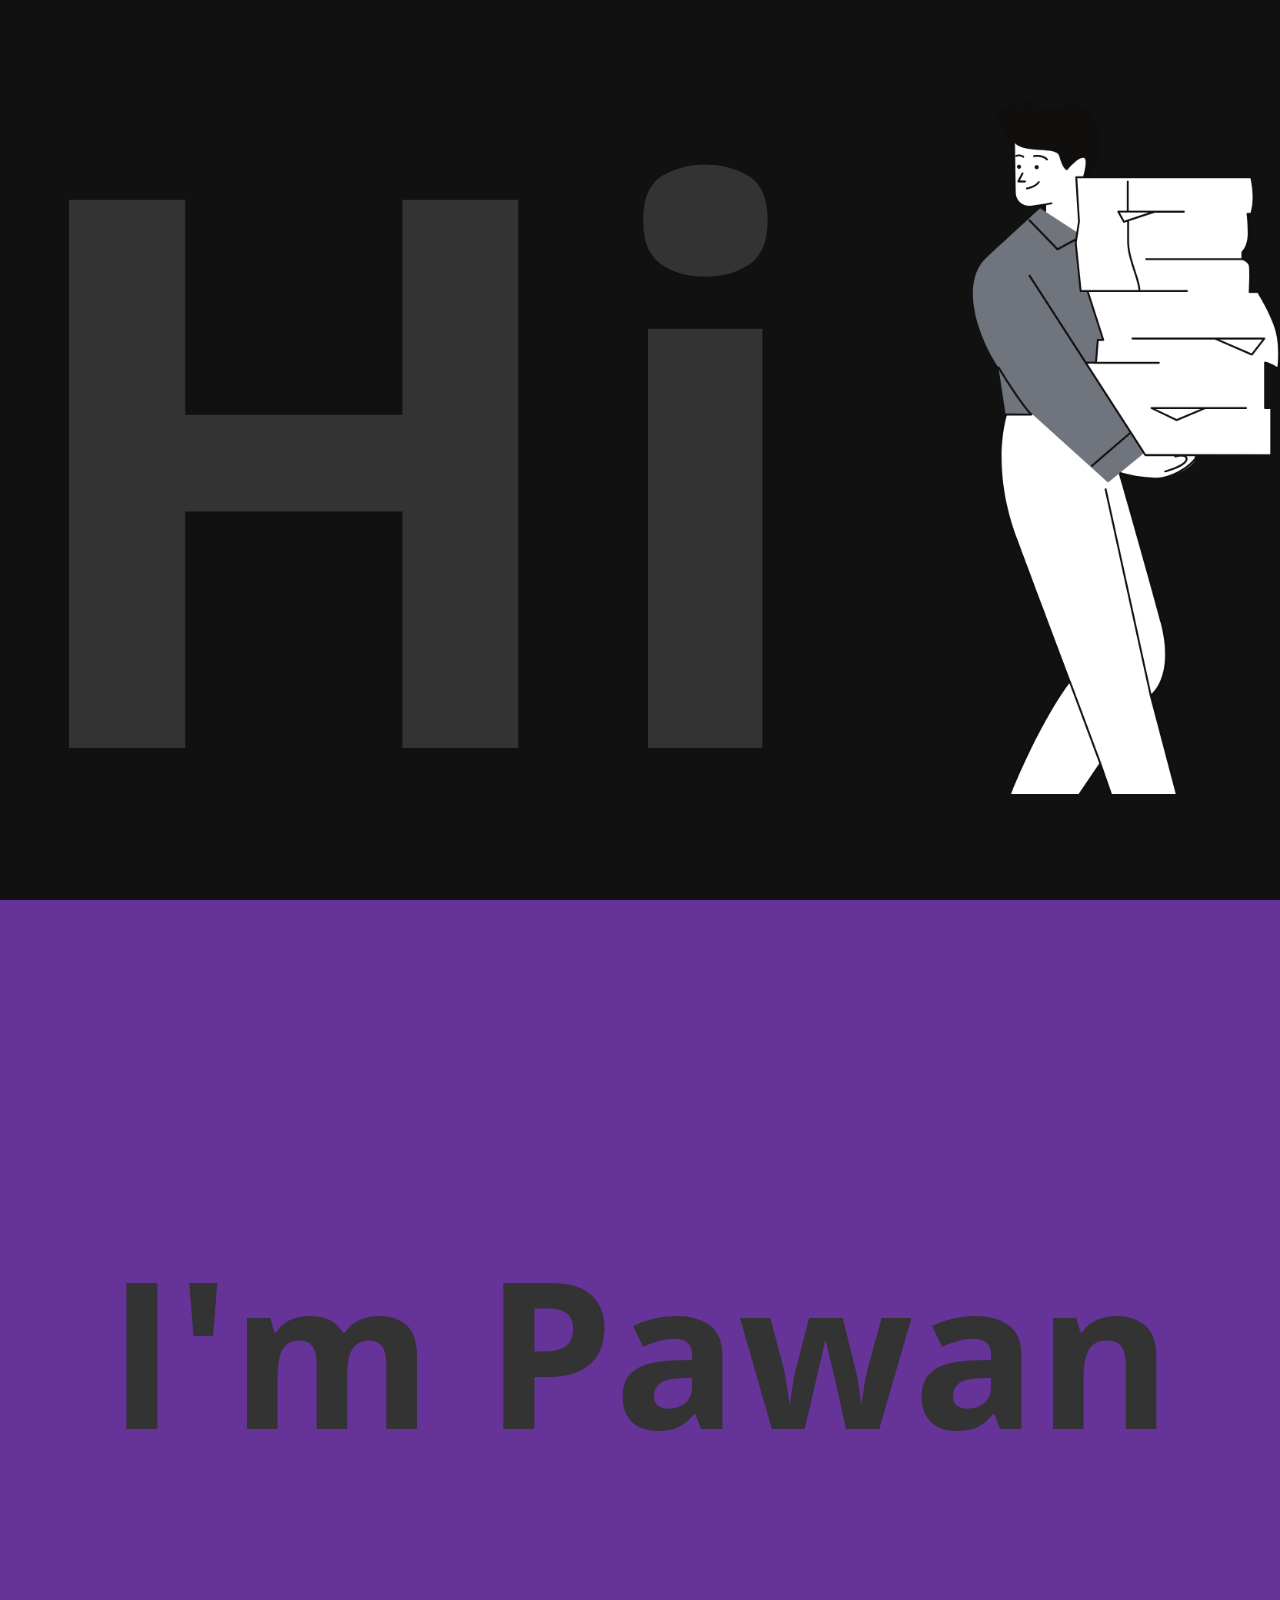
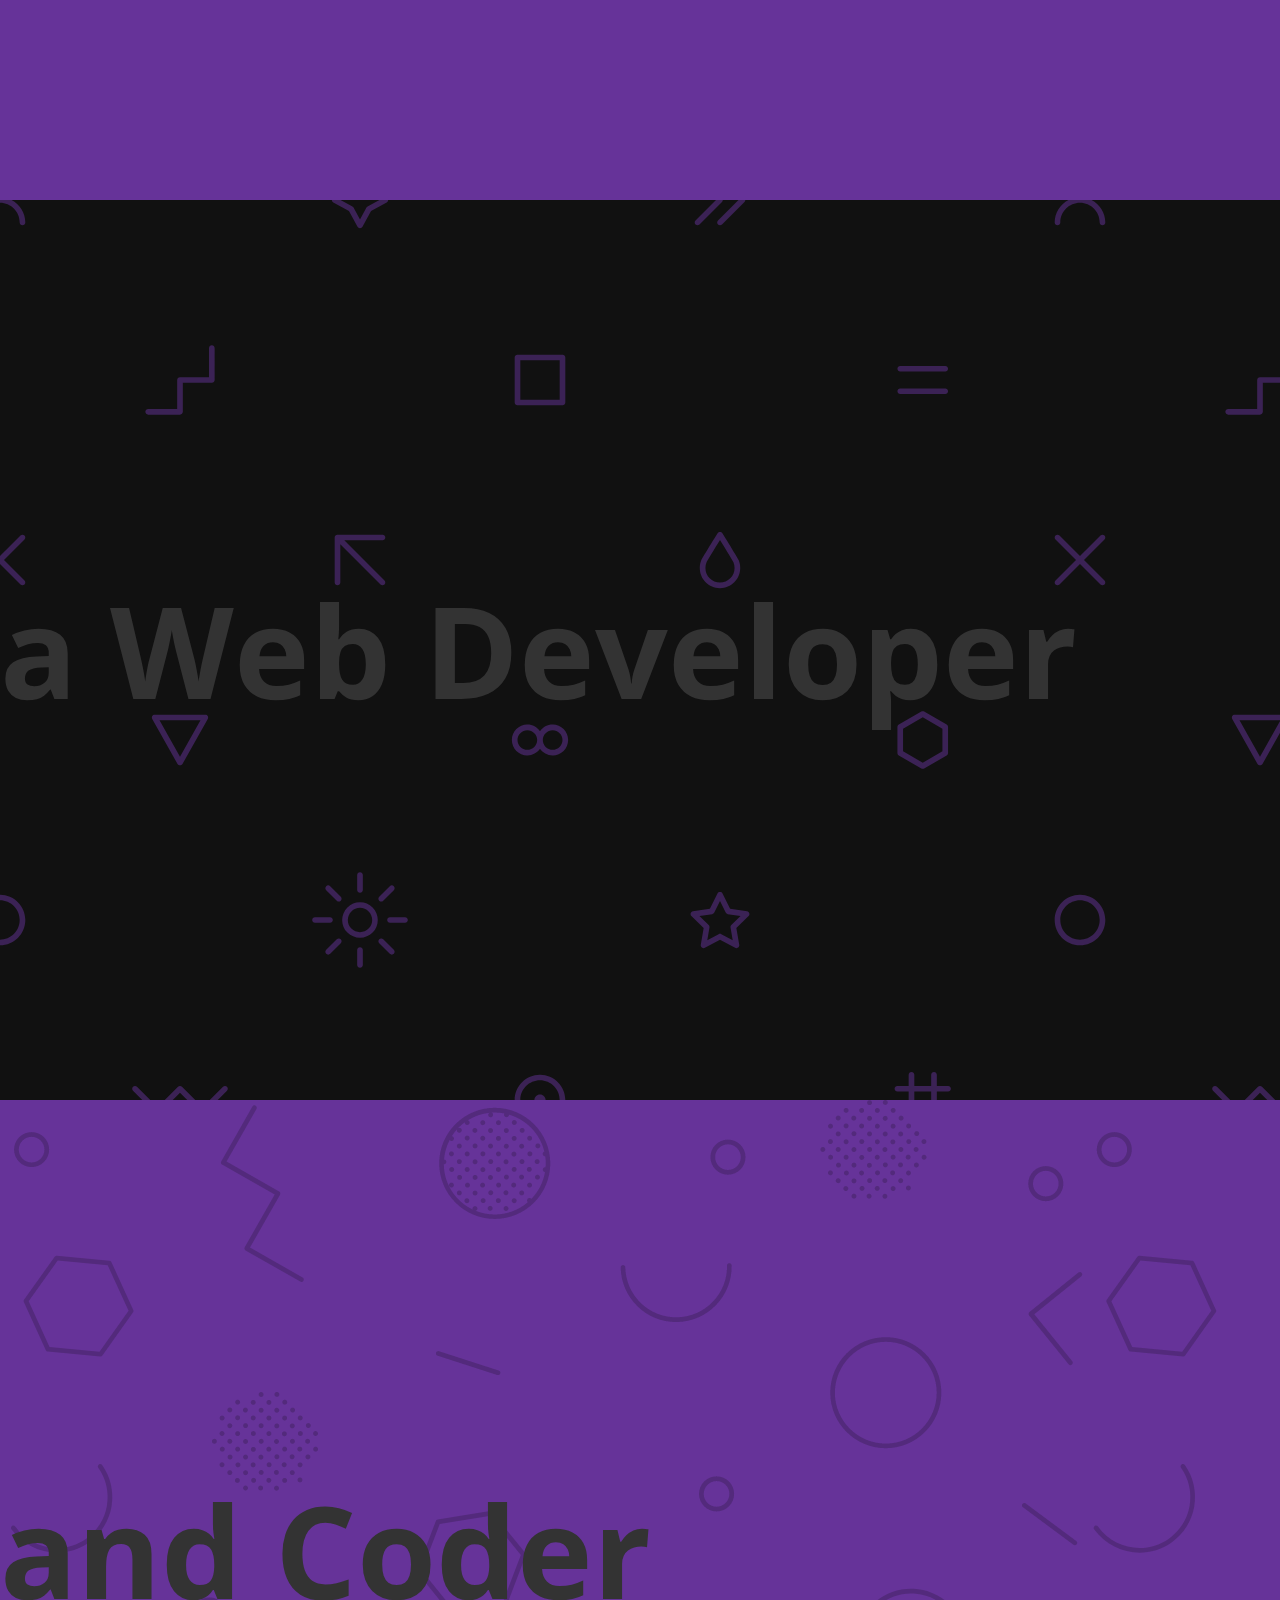
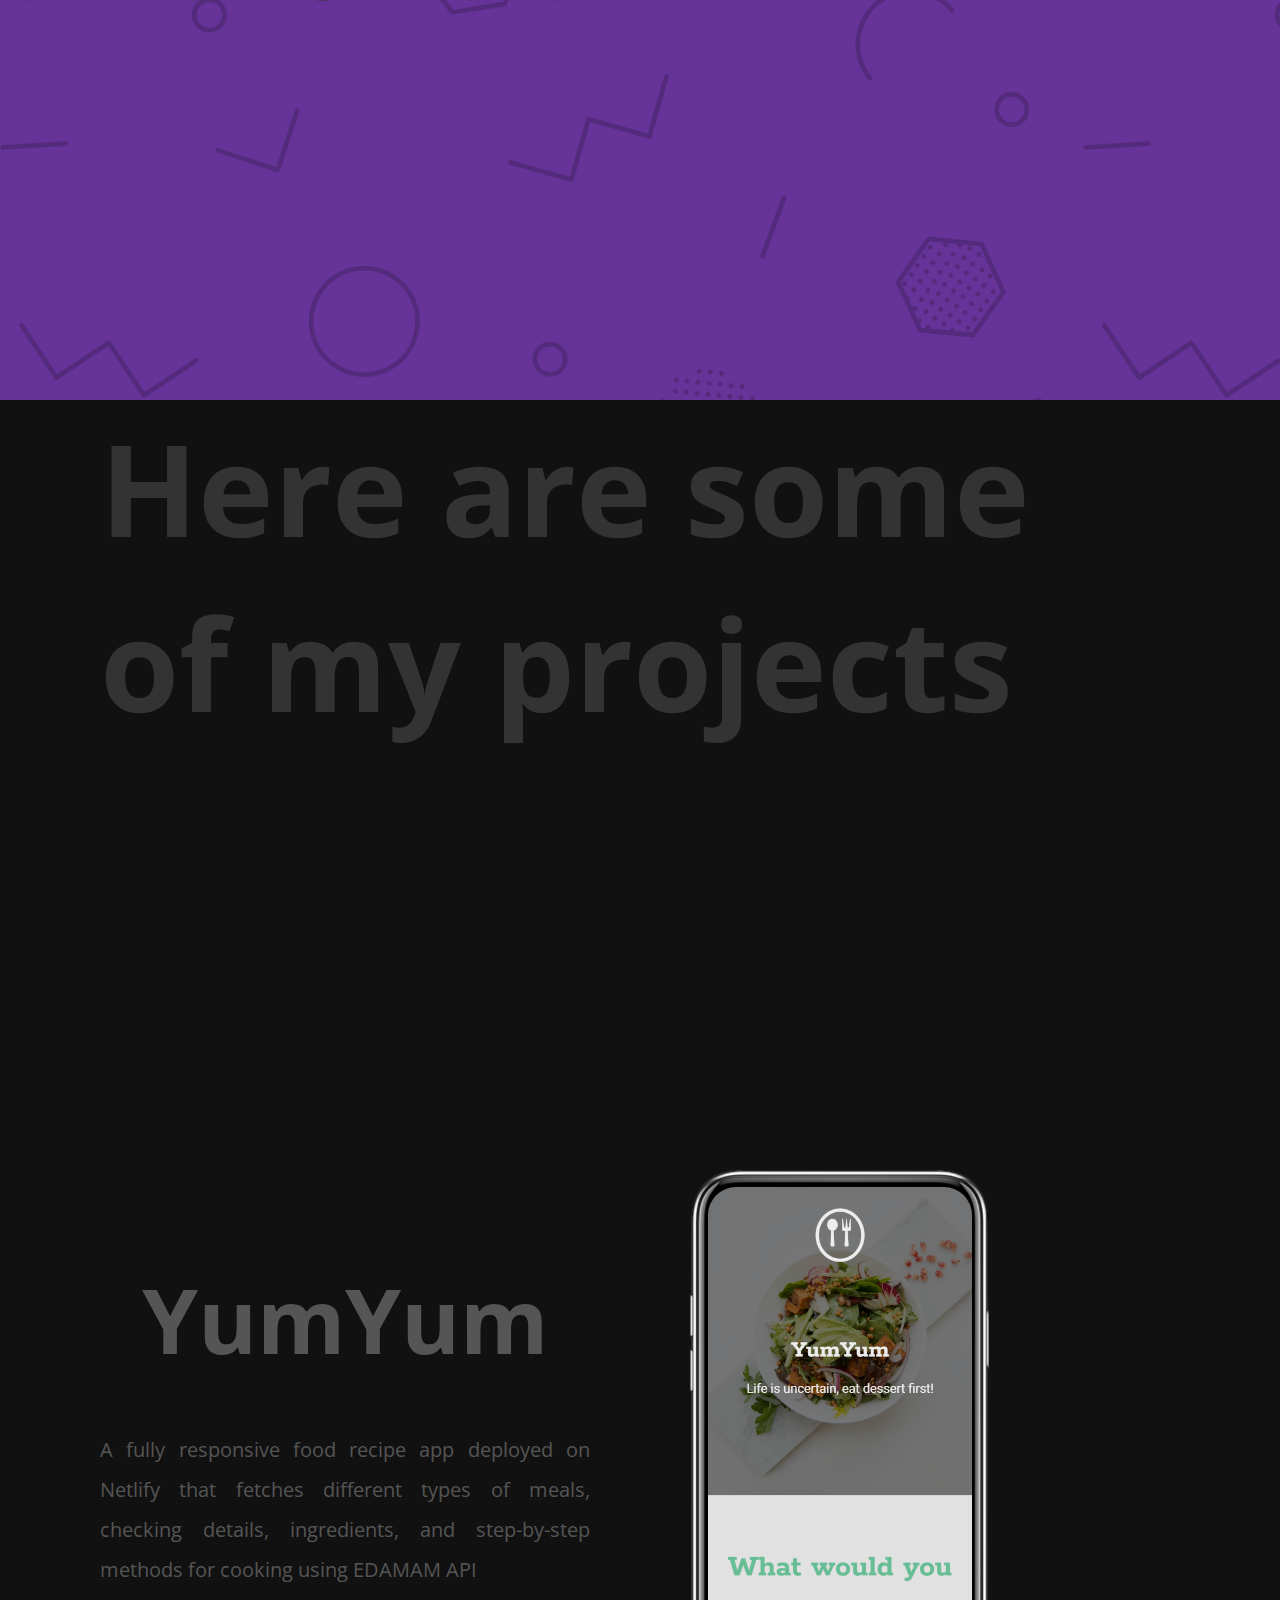
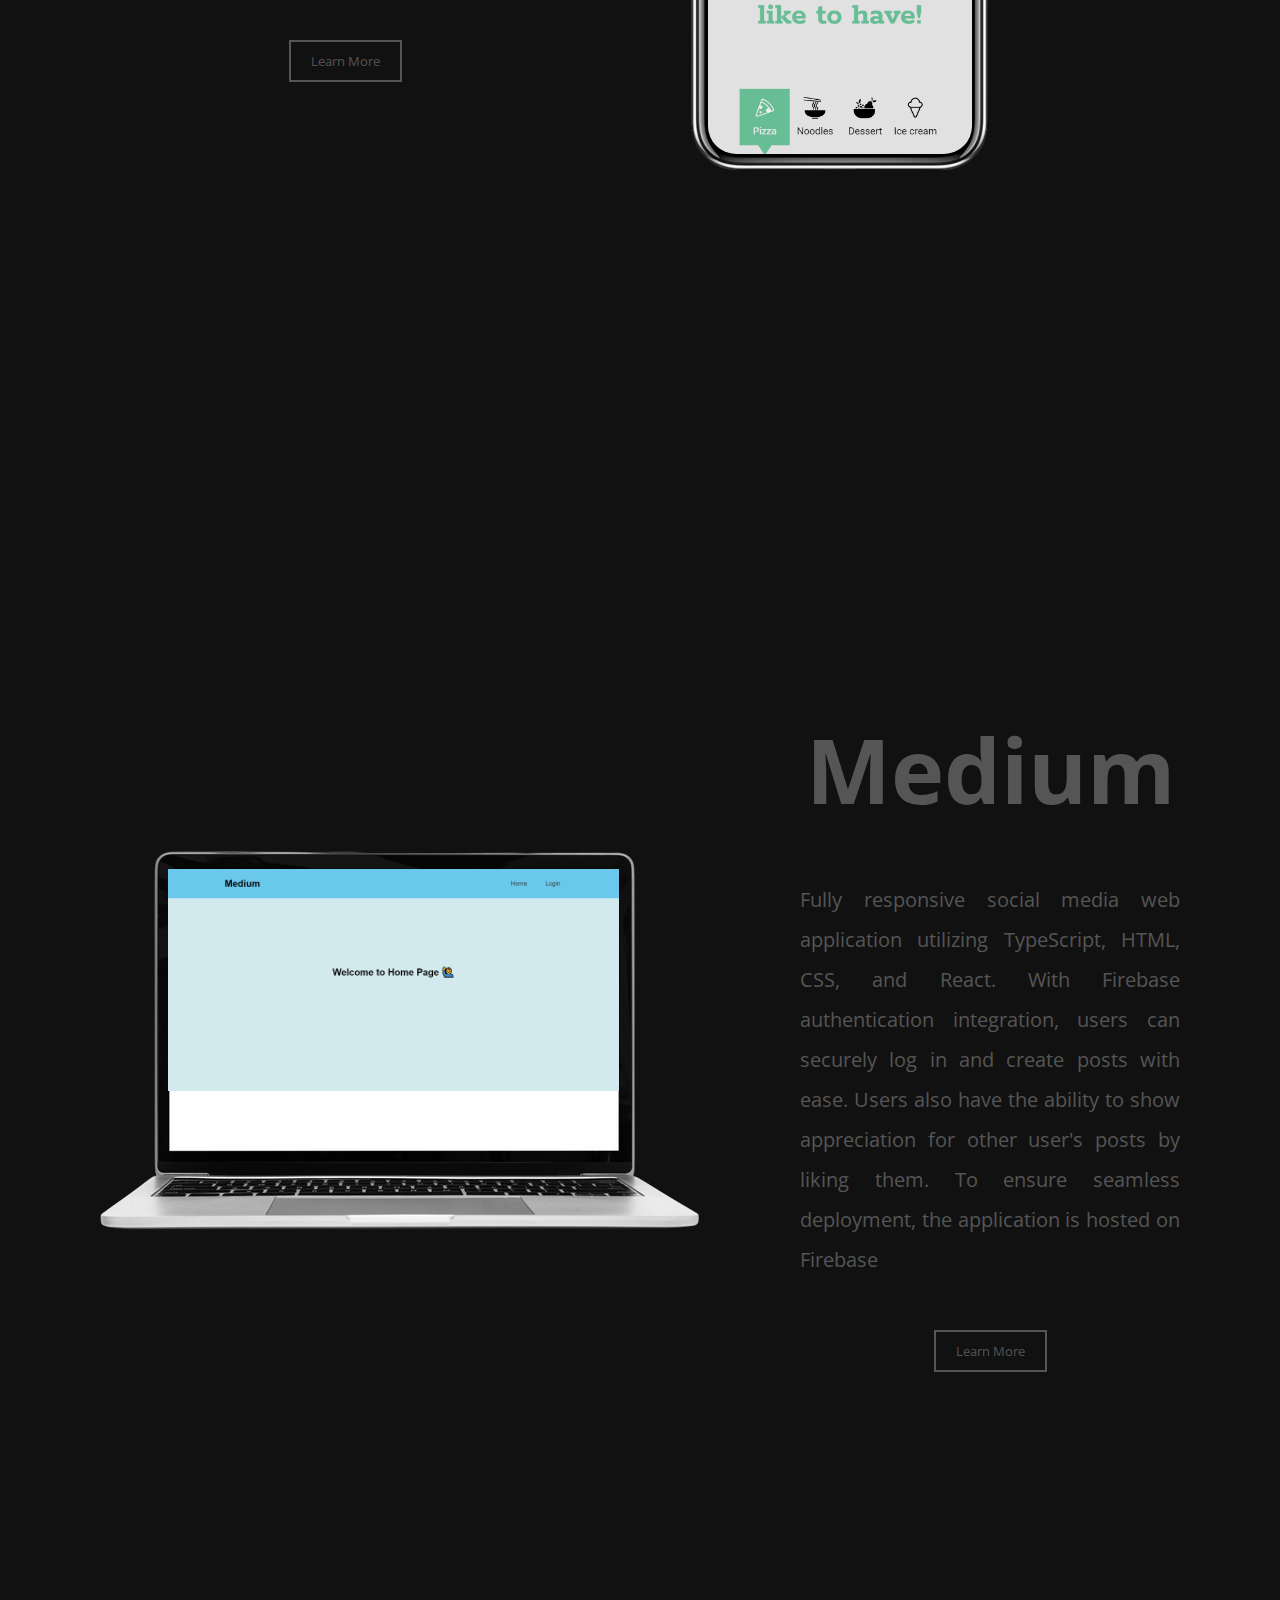
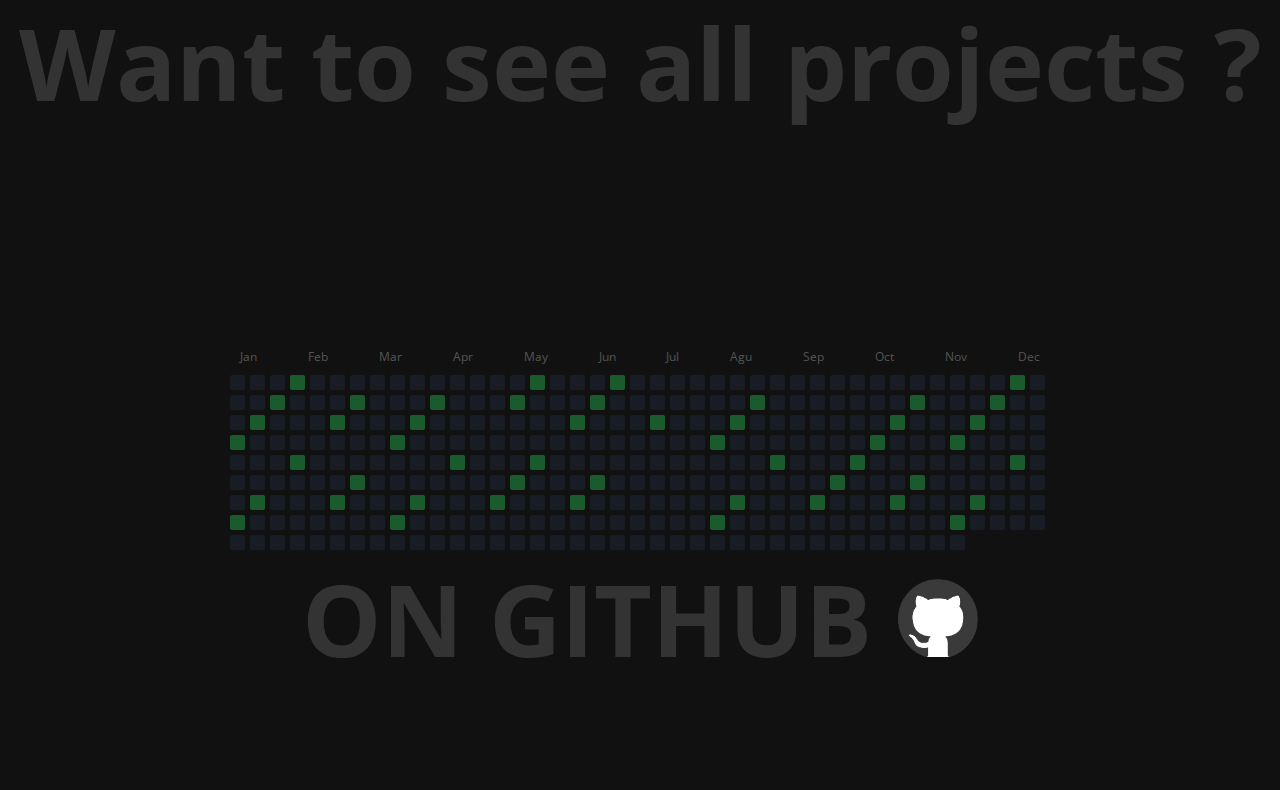
==== index.html @ 720bd07b "Portfolio project" ====
<!DOCTYPE html>
<html lang="en">
  <head>
    <meta charset="UTF-8" />
    <meta http-equiv="X-UA-Compatible" content="IE=edge" />
    <meta name="viewport" content="width=device-width, initial-scale=1.0" />
    <title>Document</title>
    <link rel="stylesheet" href="./style.css" />
    <link rel="preconnect" href="https://fonts.googleapis.com" />
    <link rel="preconnect" href="https://fonts.gstatic.com" crossorigin />
    <link
      href="https://fonts.googleapis.com/css2?family=Open+Sans:wght@300;400;500;600;700;800&display=swap"
      rel="stylesheet"
    />
  </head>
  <body>
    <div class="container">
      <!-- INTRODUCTION -->
      <div class="intro">
        <div class="salute">
          <div class="saluteTextContainer">
            <h1 class="saluteText">Hi</h1>
          </div>

          <div class="saluteImgContainer">
            <img src="./img/person.png" alt="" class="saluteImg" />
          </div>
        </div>

        <div class="nameContainer">
          <h2 class="name">I'm Pawan</h2>
        </div>

        <div class="jobTitleContainer dark">
          <h2 class="jobTitle">a Web Developer</h2>
        </div>
        <div class="jobTitleContainer purple">
          <h2 class="jobTitle">and Coder</h2>
        </div>
      </div>

      <!-- PROJECTS -->
      <div class="projects">
        <h1 class="projectsTitle">Here are some of my projects</h1>

        <!-- Porject 1 -->
        <div class="project">
          <div class="phone">
            <img src="./img/phone.png" alt="" />
            <div class="phoneScreen">
              <img src="./img/phoneApp.png" alt="" class="phoneApp" />
            </div>
          </div>
          <div class="projectDetail">
            <h1 class="projectTitle">YumYum</h1>
            <p class="projectDesc">
              A fully responsive food recipe app deployed on Netlify that
              fetches different types of meals, checking details, ingredients,
              and step-by-step methods for cooking using EDAMAM API
            </p>
            <button class="projectButton">Learn More</button>
          </div>
        </div>

        <!-- Project 2 -->
        <div class="project">
          <div class="laptop">
            <img src="./img/laptop.png" alt="" />
            <div class="laptopScreen">
              <img src="./img/laptopApp.png" alt="" class="laptopApp" />
            </div>
          </div>
          <div class="projectDetail">
            <h1 class="projectTitle">Medium</h1>
            <p class="projectDesc">
              Fully responsive social media web application utilizing
              TypeScript, HTML, CSS, and React. With Firebase authentication
              integration, users can securely log in and create posts with ease.
              Users also have the ability to show appreciation for other user's
              posts by liking them. To ensure seamless deployment, the
              application is hosted on Firebase
            </p>
            <button class="projectButton">Learn More</button>
          </div>
        </div>
      </div>

      <!-- GITHUB -->
      <div class="githubContainer">
        <h1 class="githubTitle">Want to see all projects ?</h1>
        <div class="githubChart">
          <div class="dates">
            <span>Jan</span>
            <span>Feb</span>
            <span>Mar</span>
            <span>Apr</span>
            <span>May</span>
            <span>Jun</span>
            <span>Jul</span>
            <span>Agu</span>
            <span>Sep</span>
            <span>Oct</span>
            <span>Nov</span>
            <span>Dec</span>
          </div>
          <div class="boxContainer"></div>
          <h1 class="githubTitle">
            ON GITHUB
            <a href="https://github.com/pawan8979"
              ><img src="./img/github.png" alt=""
            /></a>
          </h1>
        </div>
        <div class="githubSm">
          <a href="https://github.com/pawan8979">
            <img src="./img/github.png" alt="" />
          </a>
          <h2>Find Me On Github</h2>
        </div>
      </div>
    </div>
    <script src="./app.js"></script>
  </body>
</html>
---- style.css ----
* {
  padding: 0;
  margin: 0;
  font-family: "Open Sans", sans-serif;
}

.container {
  background-color: #111;
  overflow: hidden;
}

.salute {
  height: 100vh;
  display: flex;
  align-items: center;
  overflow: hidden;
}

.saluteTextContainer {
  flex: 3;
}

.saluteImgContainer {
  flex: 1;
}

.saluteText {
  color: #333;
  font-size: 60vw;
  cursor: default;
}

.saluteImg {
  width: 100%;
}

/* --- NAME CONTAINER-- */

.nameContainer {
  height: 100vh;
  background-color: rebeccapurple;
}

.name {
  font-size: 16vw;
  color: #333;
  cursor: default;
  text-align: center;
  line-height: 100vh;
}

.jobTitleContainer {
  height: 100vh;
}

.dark {
  background: url("./img/bg1.png");
}

.purple {
  background: rebeccapurple url("./img/bg2.png");
}

.jobTitle {
  font-size: 10vw;
  color: #333;
  line-height: 100vh;
  cursor: default;
}

/* --------Projects-------- */

.projects {
  display: flex;
  flex-direction: column;
  gap: 30vh;
  padding: 0px 100px;
}

.projectsTitle {
  font-size: 10vw;
  color: #333;
}

.project {
  display: flex;
  align-items: center;
  gap: 100px;
  height: 100vh;
  overflow: hidden;
}

.project:nth-child(2n) {
  flex-direction: row-reverse;
}

.phone {
  flex: 1;
  width: 300px;
  height: 600px;
  position: relative;
}

.phoneScreen {
  width: 264px;
  height: 567px;
  position: absolute;
  top: 17px;
  left: 18px;
  border-radius: 28px;
  overflow: scroll;
}

.phoneScreen::-webkit-scrollbar {
  display: none;
}

.phoneApp {
  width: 100%;
}

.projectDetail {
  flex: 1;
  display: flex;
  flex-direction: column;
  gap: 50px;
  align-items: center;
}

.projectTitle {
  font-size: 7vw;
  color: #555;
}

.projectDesc {
  font-size: 20px;
  color: #555;
  text-align: justify;
  line-height: 40px;
}

.projectButton {
  padding: 10px 20px;
  background-color: transparent;
  border: 2px solid #555;
  color: #555;
  cursor: pointer;
  position: relative;
  overflow: hidden;
}

.projectButton::after {
  content: "View Demo";
  width: 100%;
  height: 100%;
  position: absolute;
  top: 0;
  left: -100%;
  transition: 1s all;
  display: flex;
  align-items: center;
  justify-content: center;
  background-color: #555;
  color: #222;
}

.projectButton:hover.projectButton::after {
  transform: translateX(100%);
}

/* -------------PROJECT 2-------------- */
.laptop {
  width: 600px;
  height: 379px;
  flex: 1;
  position: relative;
}

.laptopScreen {
  width: 451px;
  height: 283px;
  position: absolute;
  top: 18px;
  left: 68px;
  overflow: scroll;
}

.laptopApp {
  width: 100%;
}

.laptopScreen::-webkit-scrollbar {
  display: none;
}

/*---------- GITHUB------------ */

.githubContainer {
  height: 100vh;
  display: flex;
  flex-direction: column;
  align-items: center;
  justify-content: space-around;
}

.githubTitle {
  font-size: 100px;
  color: #333;
}

.githubTitle a {
  color: #333;
  text-decoration: none;
}

.githubTitle a img {
  width: 80px;
}

.githubChart {
  width: 820px;
  text-align: center;
}

.dates {
  padding: 10px;
  color: #555;
  font-size: 12px;
  display: flex;
  justify-content: space-between;
}

.boxContainer {
  display: flex;
  flex-wrap: wrap;
  gap: 5px;
}

.box {
  width: 15px;
  height: 15px;
  background-color: #171c25;
  border-radius: 2px;
  cursor: pointer;
  transition: 3s all ease;
}

.active:nth-child(4n) {
  background-color: #195b2c;
}

.githubChart:hover .active:nth-child(2n + 1) {
  background-color: #195b2c;
}

.githubChart:hover .active:nth-child(2n) {
  background-color: #063f24;
}

.githubSm {
  display: none;
}

/* responsive */

@media screen and (max-width: 1024px) {
  .projects {
    padding: 0 30px;
    text-align: center;
  }

  /* For laptop */
  .project {
    flex-direction: column;
    height: max-content;
  }

  /* For phone */
  .project:nth-child(2n) {
    flex-direction: column;
  }

  /* Stopping effect */
  .phone,
  .laptop {
    transform: none !important;
  }

  .githubChart {
    display: none;
  }

  .githubTitle {
    text-align: center;
    font-size: 10vw;
  }

  .githubSm {
    display: flex;
    flex-direction: column;
    align-items: center;
    gap: 20px;
    color: #555;
    font-size: 30px;
    text-align: center;
  }
}
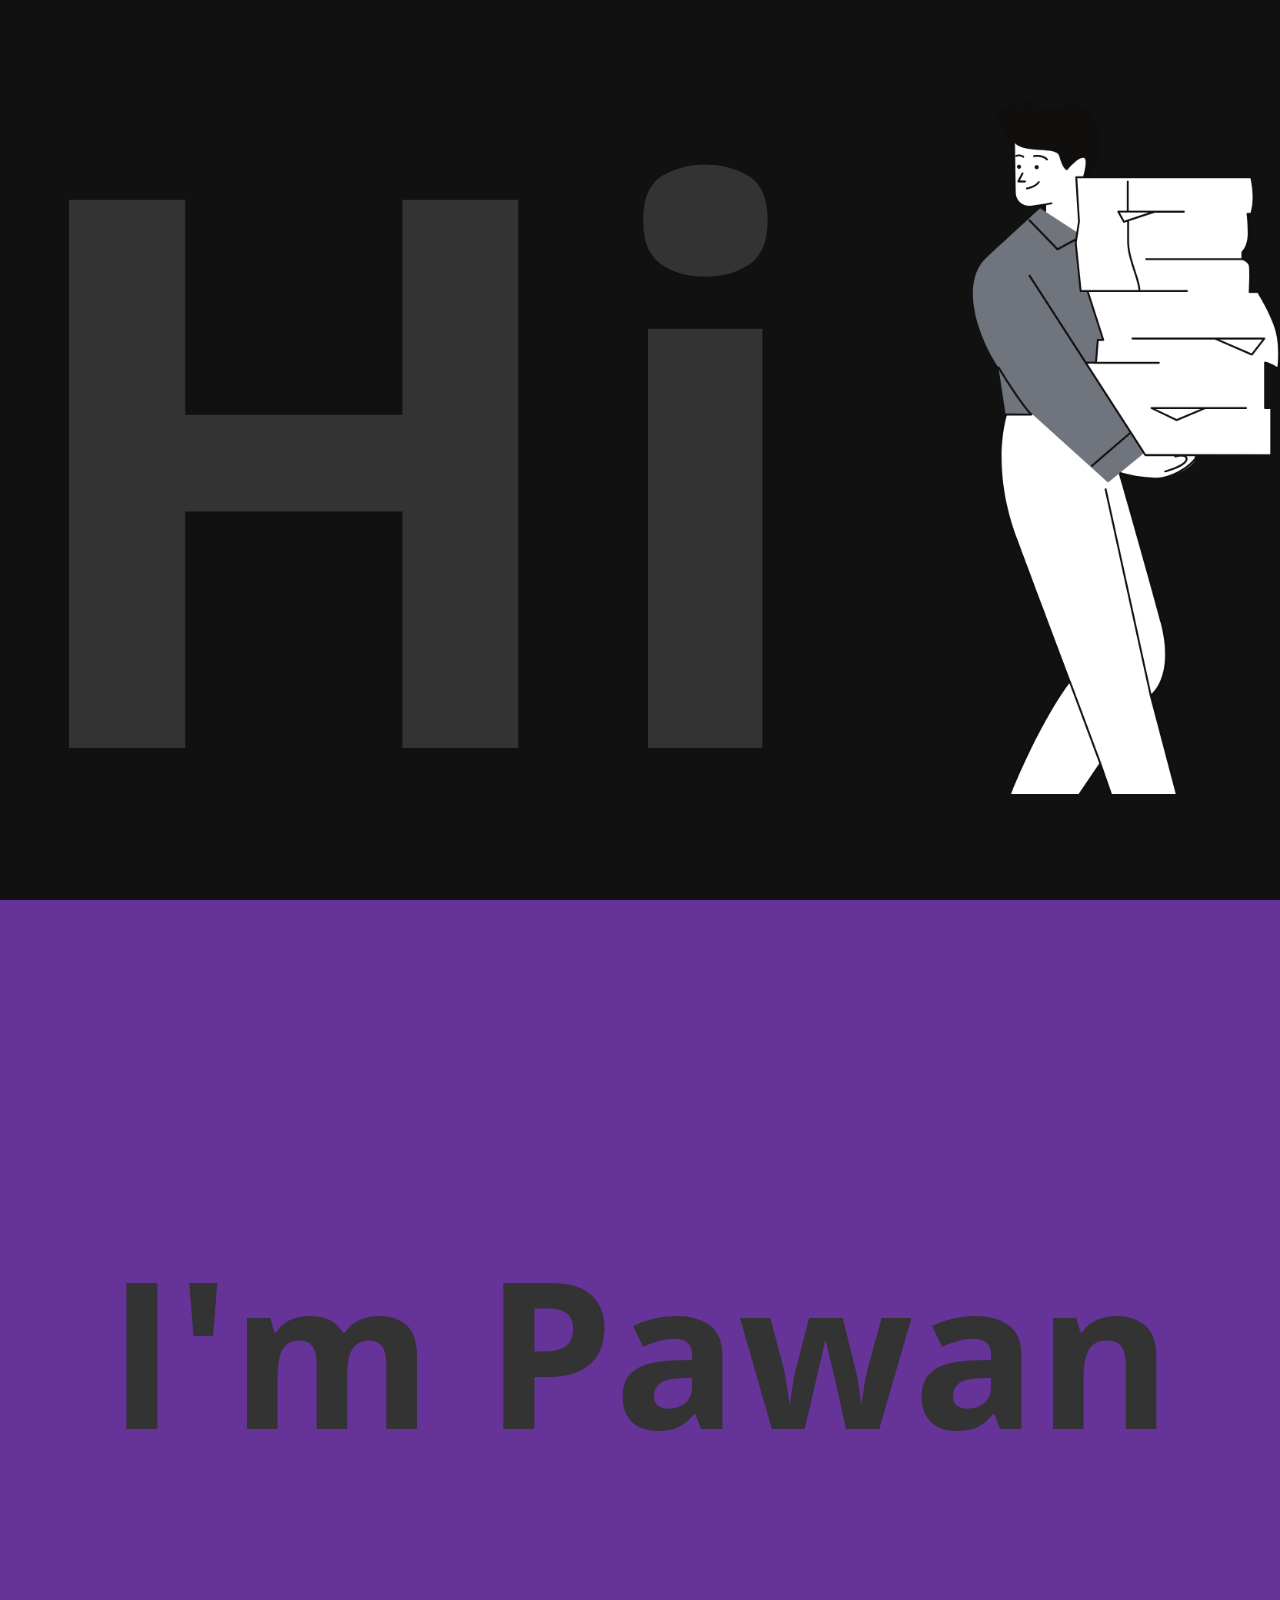
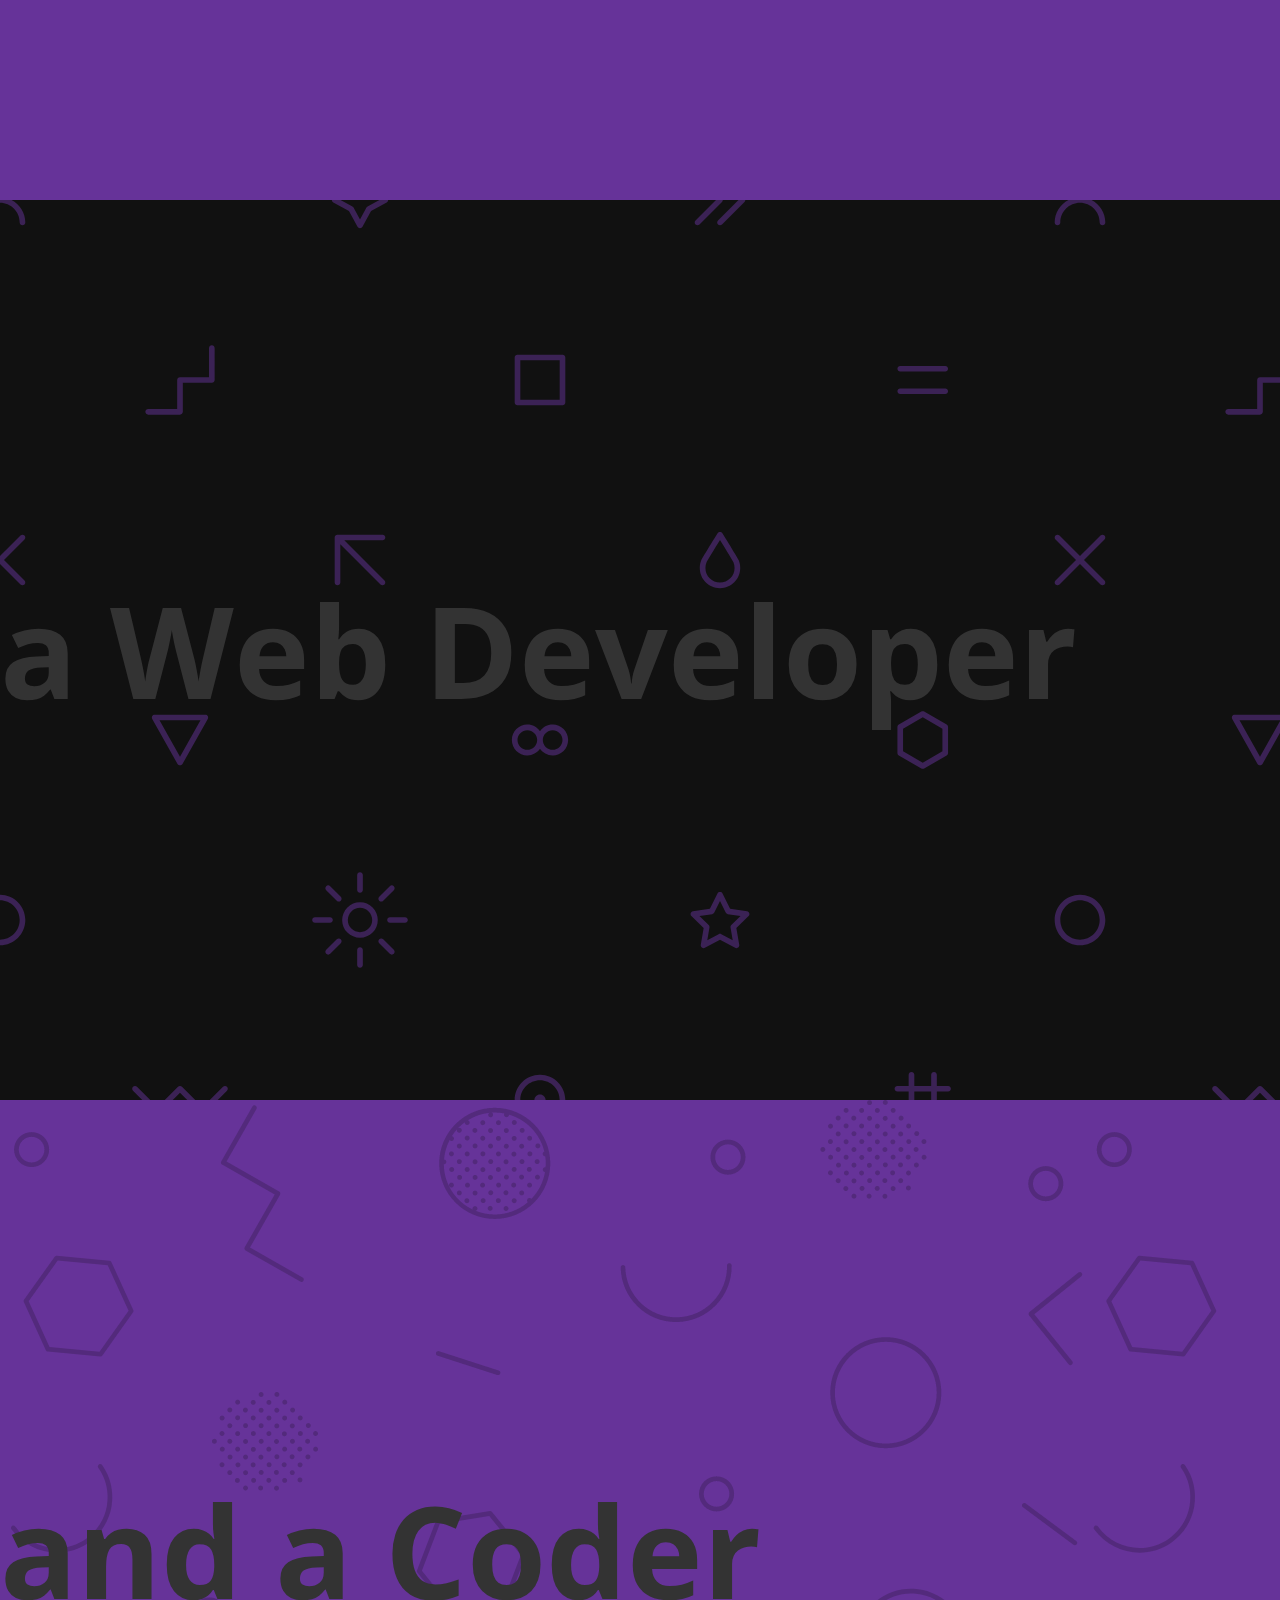
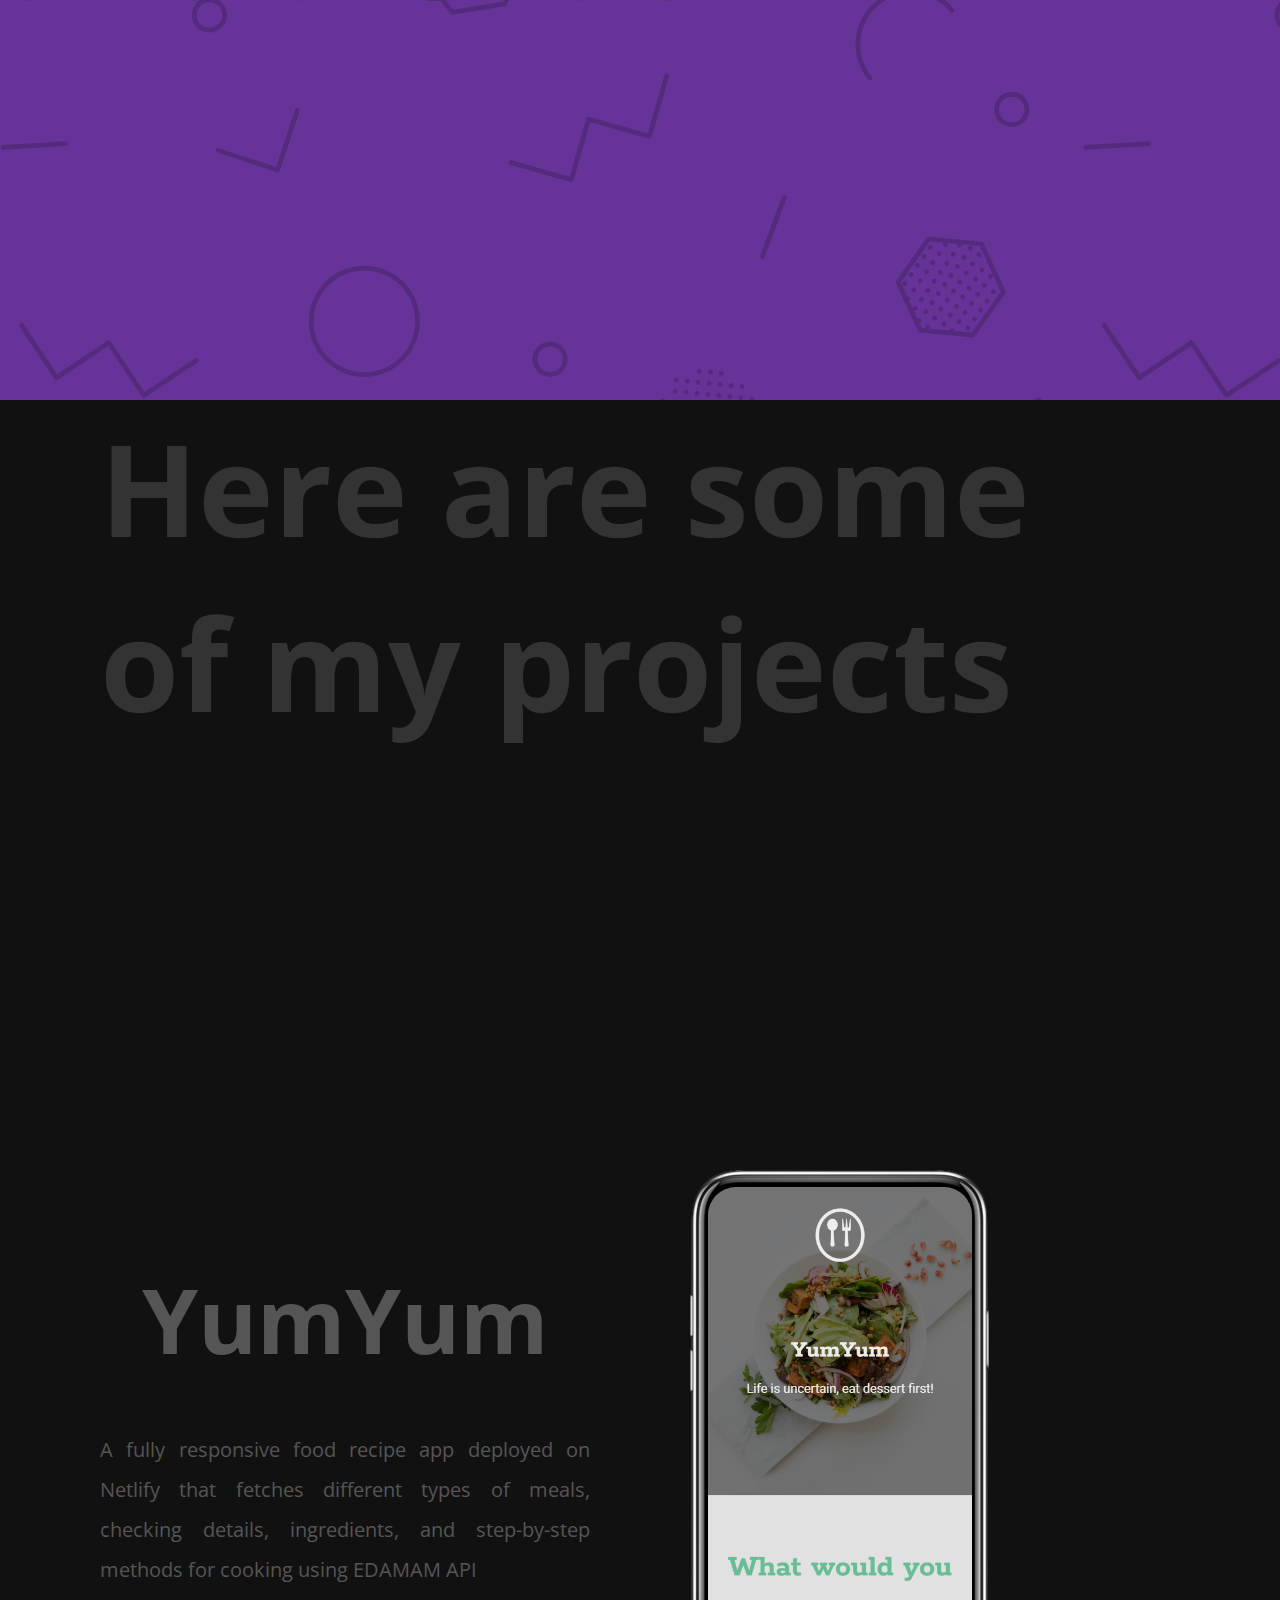
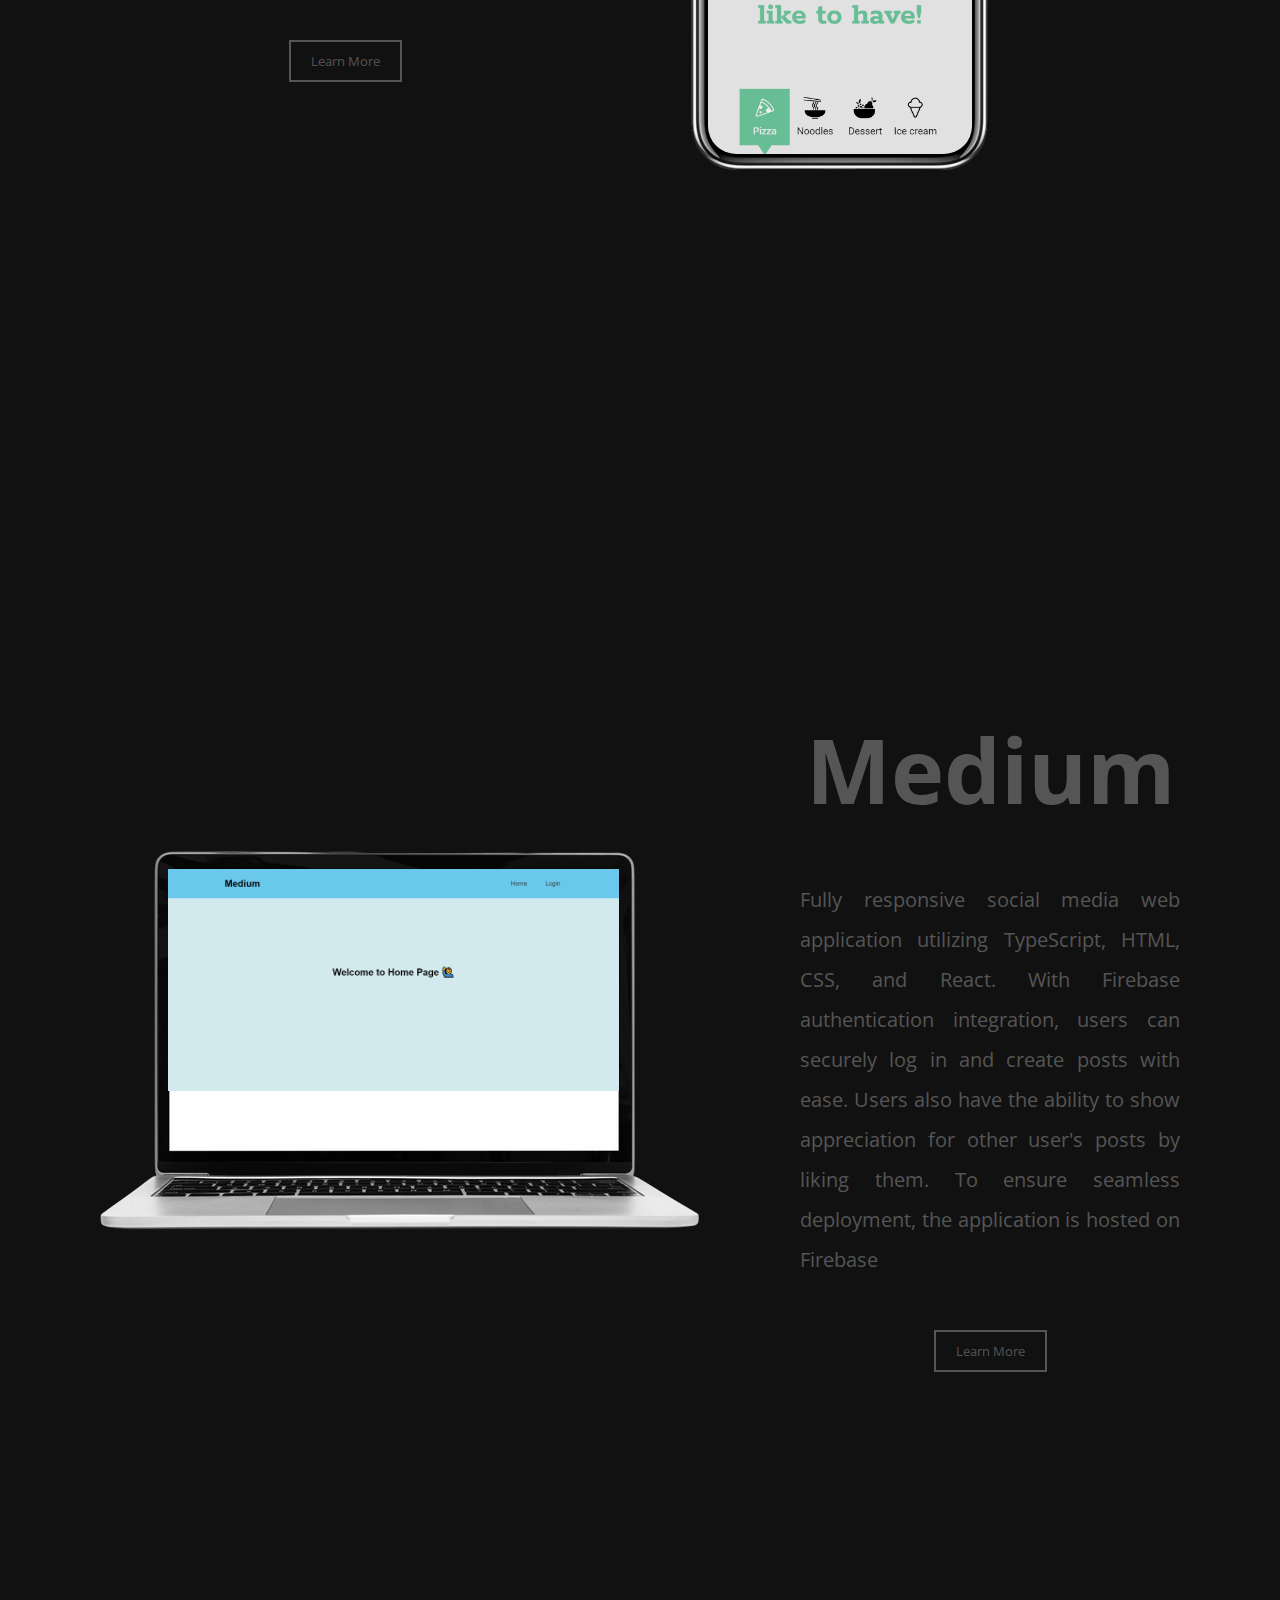
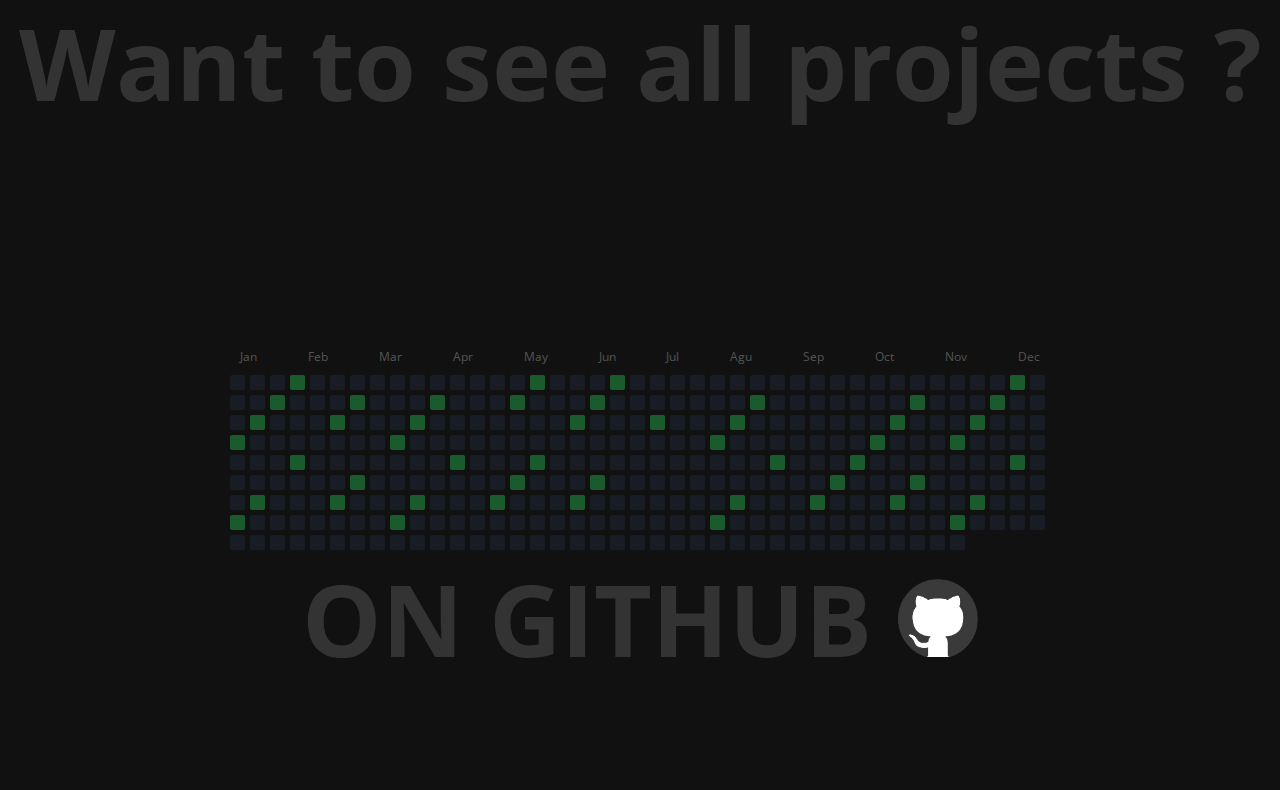
==== commit d650bcbf: "title updated  and project demo button fixed" ====
--- a/index.html
+++ b/index.html
@@ -35,7 +35,7 @@
           <h2 class="jobTitle">a Web Developer</h2>
         </div>
         <div class="jobTitleContainer purple">
-          <h2 class="jobTitle">and Coder</h2>
+          <h2 class="jobTitle">and a Coder</h2>
         </div>
       </div>
 
@@ -58,7 +58,9 @@
               fetches different types of meals, checking details, ingredients,
               and step-by-step methods for cooking using EDAMAM API
             </p>
-            <button class="projectButton">Learn More</button>
+            <a href="https://stalwart-tiramisu-93129e.netlify.app/"
+              ><button class="projectButton">Learn More</button></a
+            >
           </div>
         </div>
 
@@ -80,7 +82,9 @@
               posts by liking them. To ensure seamless deployment, the
               application is hosted on Firebase
             </p>
-            <button class="projectButton">Learn More</button>
+            <a href="https://social-media-c6d85.web.app/"
+              ><button class="projectButton">Learn More</button></a
+            >
           </div>
         </div>
       </div>
--- a/style.css
+++ b/style.css
@@ -273,6 +273,18 @@
   .project {
     flex-direction: column;
     height: max-content;
+    position: relative;
+  }
+
+  .project .laptop img {
+    width: 54%;
+  }
+  .laptopScreen {
+    max-width: 500px;
+    min-height: 700px;
+    padding-left: 3px;
+    top: 10px;
+    overflow: scroll;
   }
 
   /* For phone */
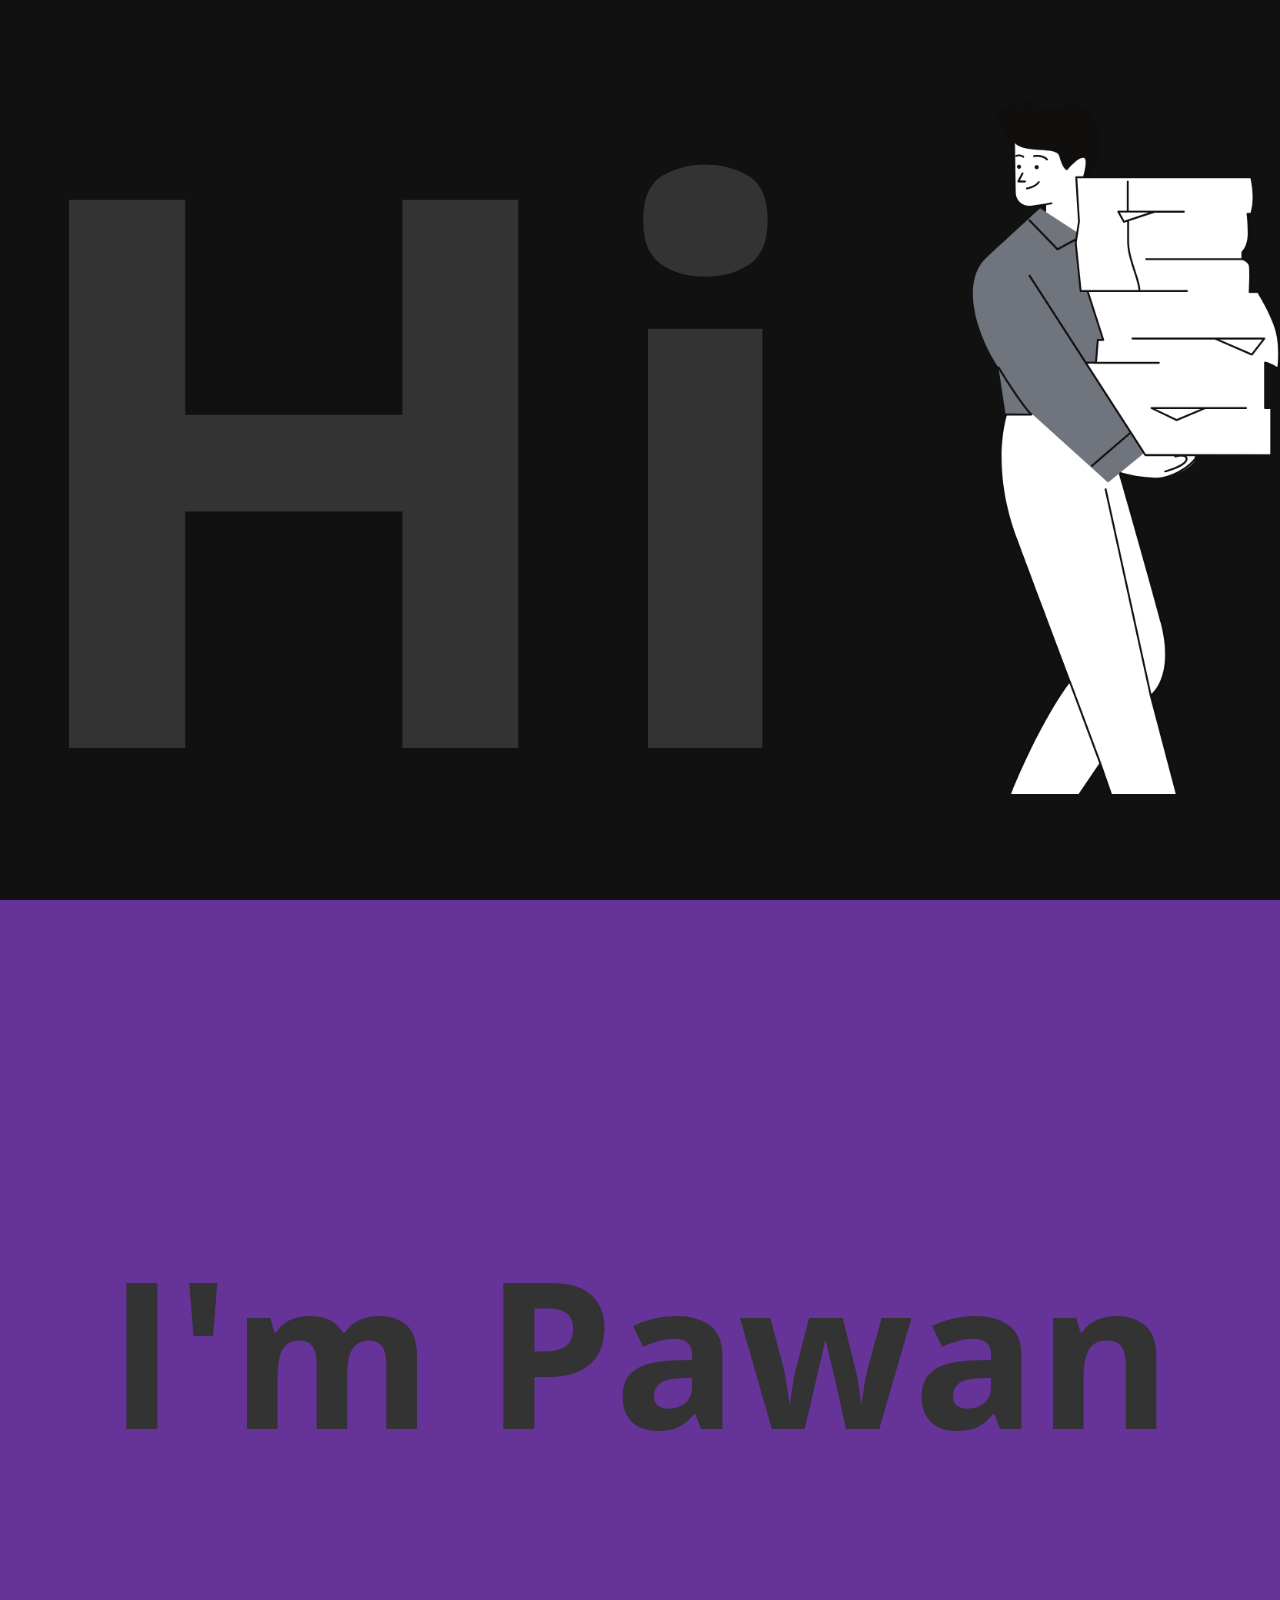
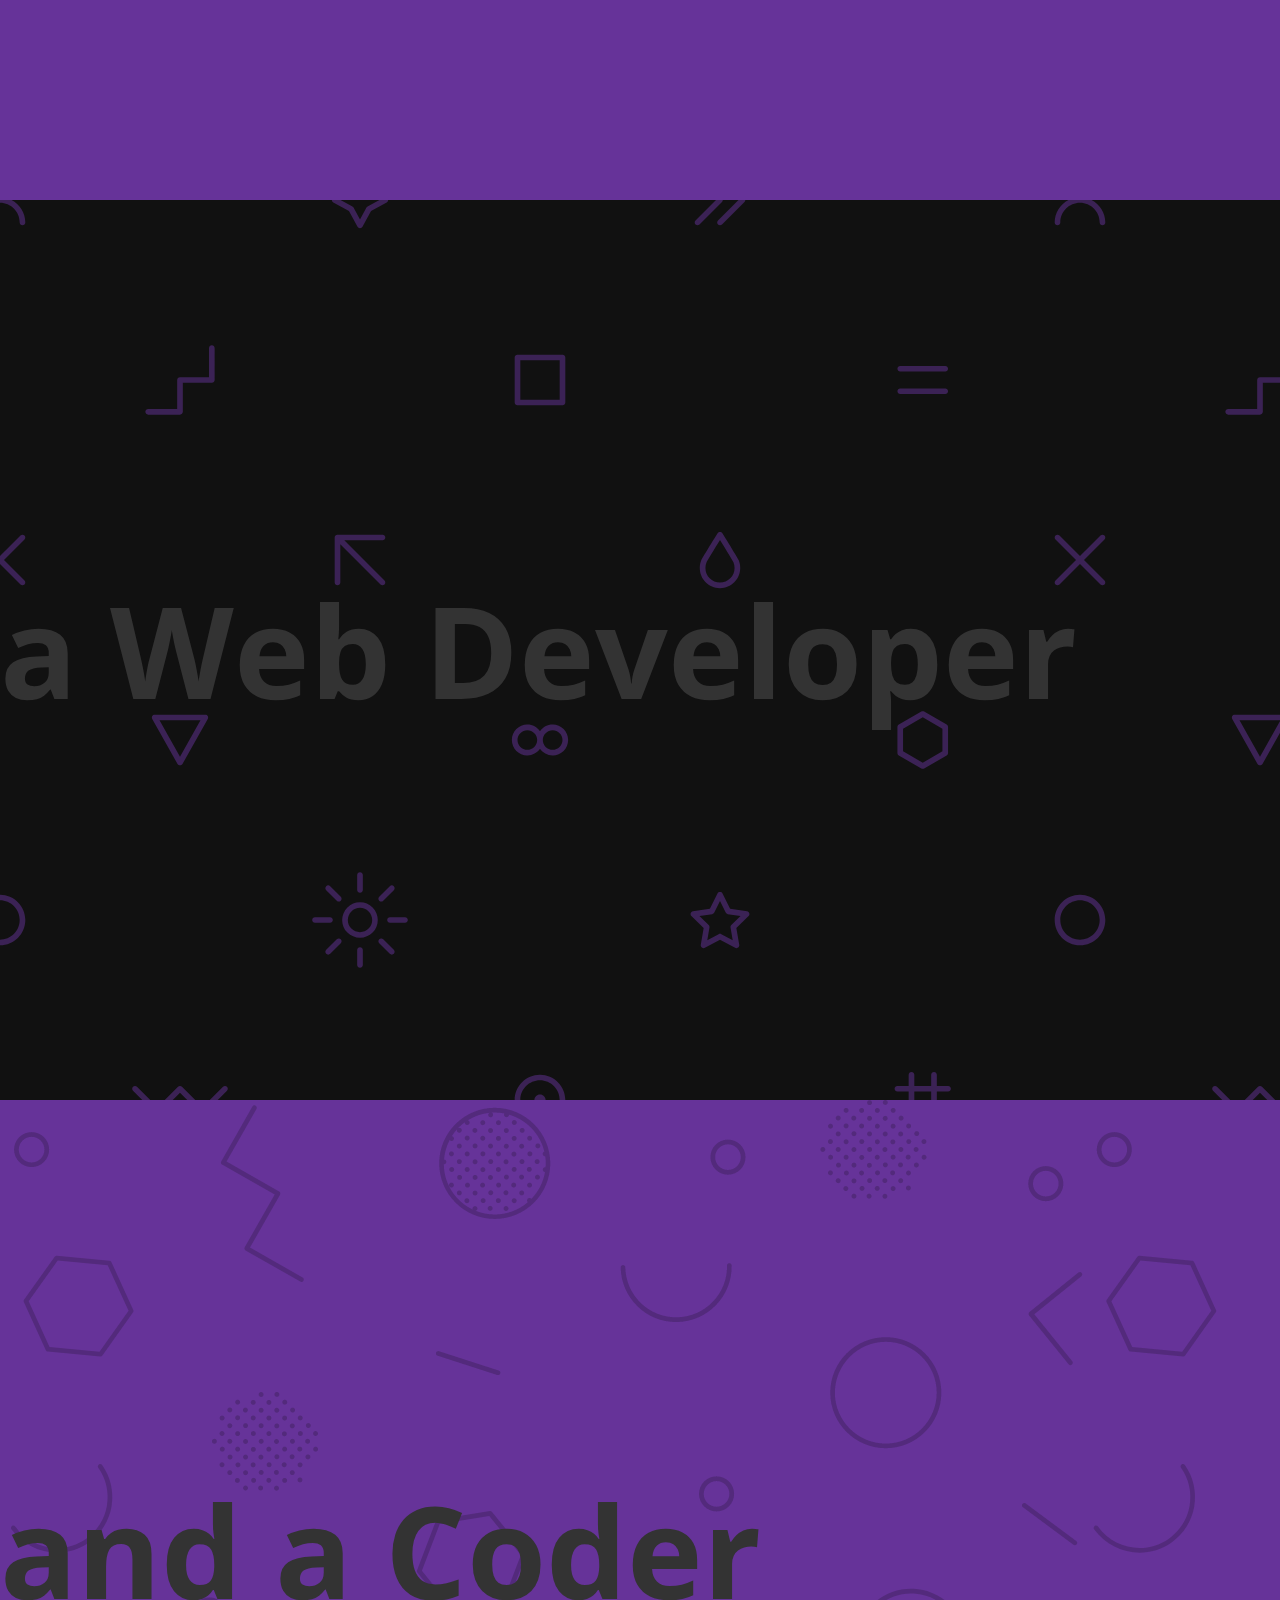
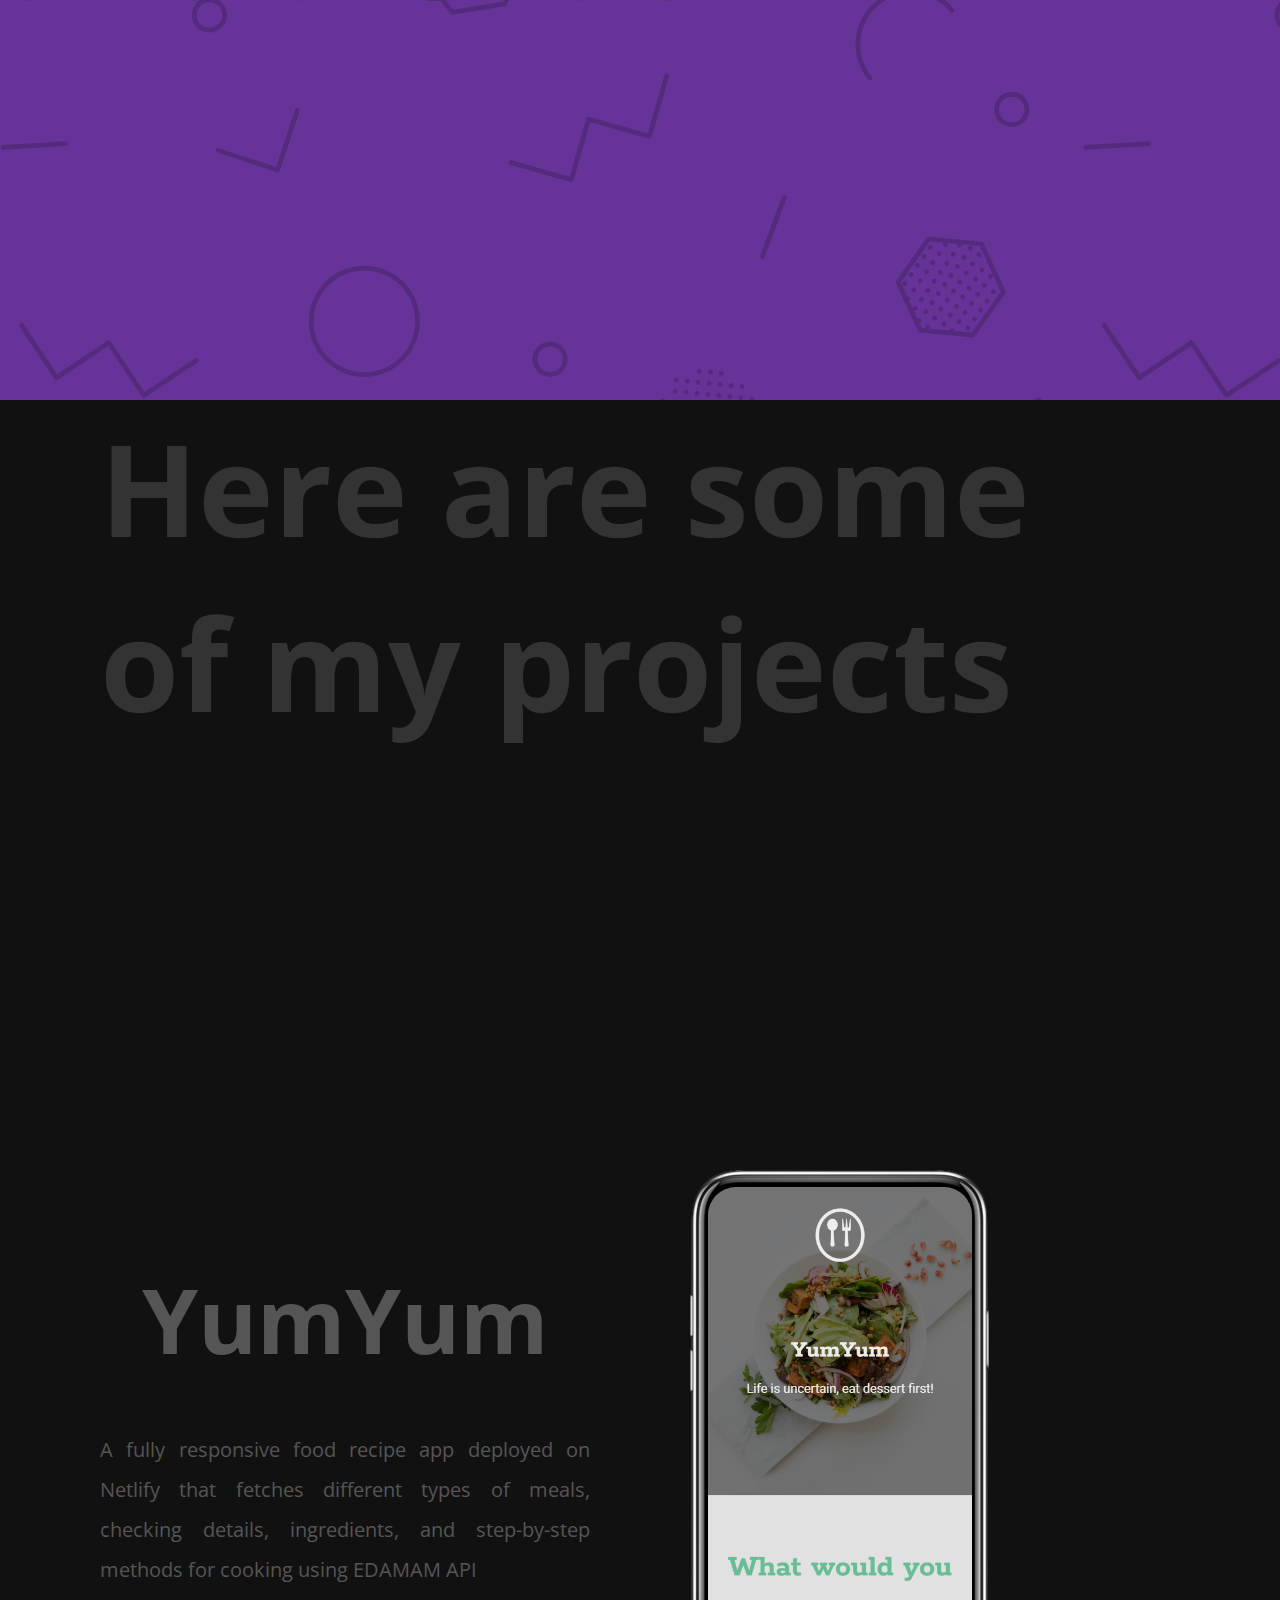
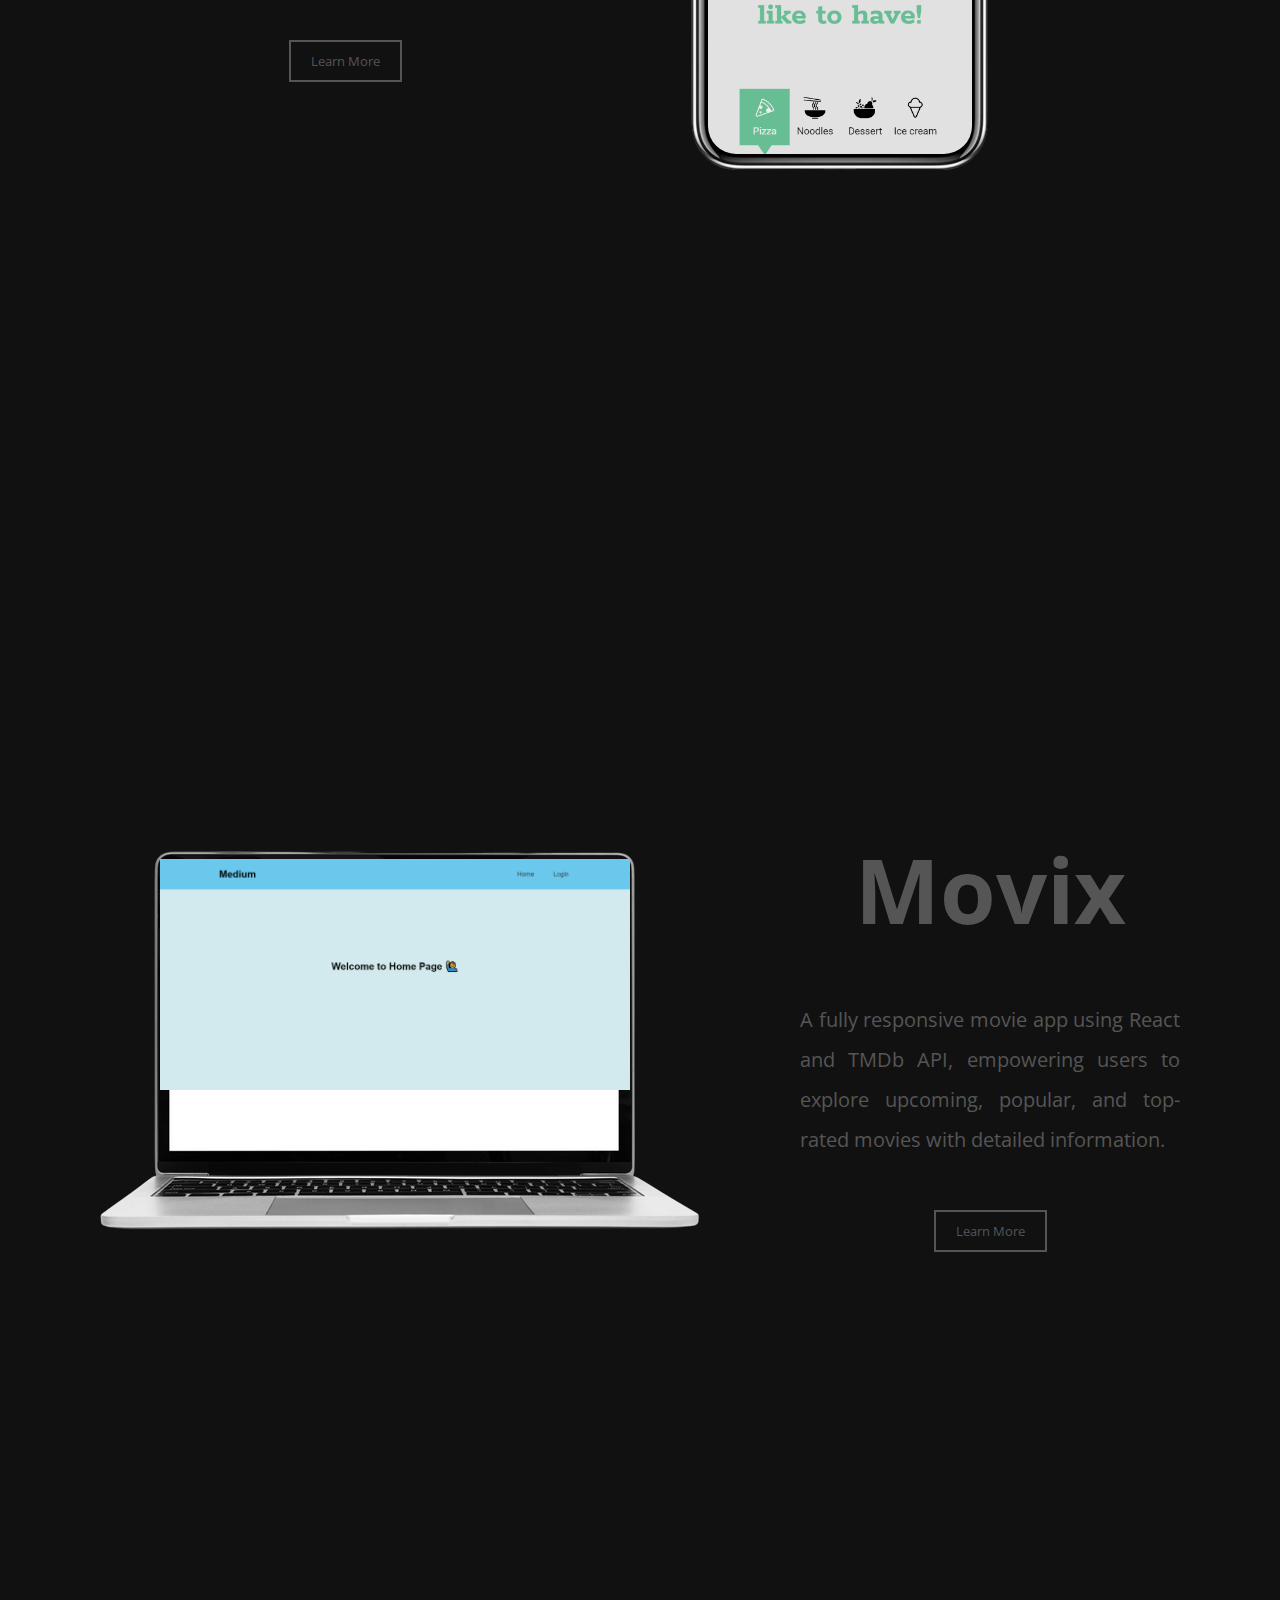
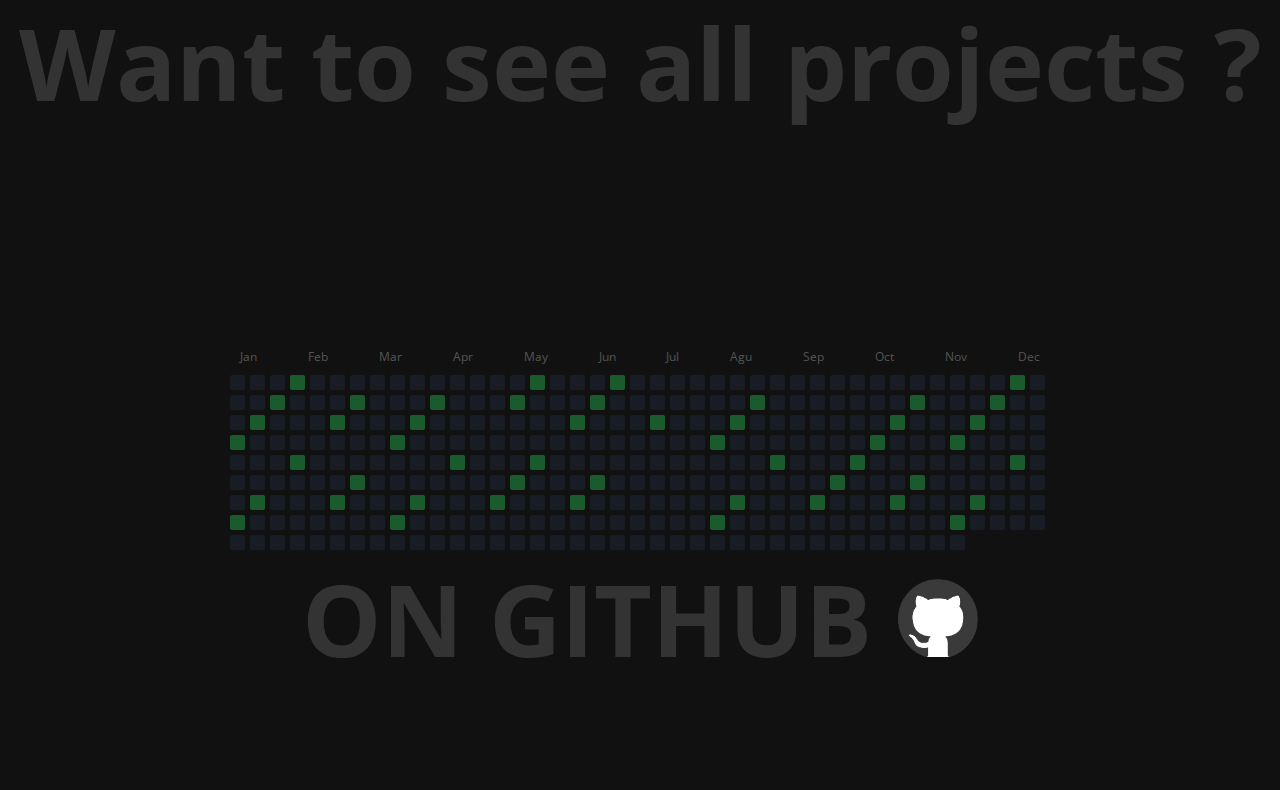
==== commit 4c997387: "UI responsive fix" ====
--- a/index.html
+++ b/index.html
@@ -4,7 +4,7 @@
     <meta charset="UTF-8" />
     <meta http-equiv="X-UA-Compatible" content="IE=edge" />
     <meta name="viewport" content="width=device-width, initial-scale=1.0" />
-    <title>Document</title>
+    <title>Pawan Negi</title>
     <link rel="stylesheet" href="./style.css" />
     <link rel="preconnect" href="https://fonts.googleapis.com" />
     <link rel="preconnect" href="https://fonts.gstatic.com" crossorigin />
@@ -73,14 +73,11 @@
             </div>
           </div>
           <div class="projectDetail">
-            <h1 class="projectTitle">Medium</h1>
+            <h1 class="projectTitle">Movix</h1>
             <p class="projectDesc">
-              Fully responsive social media web application utilizing
-              TypeScript, HTML, CSS, and React. With Firebase authentication
-              integration, users can securely log in and create posts with ease.
-              Users also have the ability to show appreciation for other user's
-              posts by liking them. To ensure seamless deployment, the
-              application is hosted on Firebase
+              A fully responsive movie app using React and TMDb API, empowering
+              users to explore upcoming, popular, and top-rated movies with
+              detailed information.
             </p>
             <a href="https://social-media-c6d85.web.app/"
               ><button class="projectButton">Learn More</button></a
--- a/style.css
+++ b/style.css
@@ -177,11 +177,11 @@
 }
 
 .laptopScreen {
-  width: 451px;
-  height: 283px;
+  width: 470px;
+  height: 310px;
   position: absolute;
-  top: 18px;
-  left: 68px;
+  top: 8px;
+  left: 60px;
   overflow: scroll;
 }
 
@@ -276,14 +276,11 @@
     position: relative;
   }
 
-  .project .laptop img {
-    width: 54%;
-  }
   .laptopScreen {
     max-width: 500px;
-    min-height: 700px;
+    height: 300px;
     padding-left: 3px;
-    top: 10px;
+    top: 5px;
     overflow: scroll;
   }
 
@@ -317,3 +314,30 @@
     text-align: center;
   }
 }
+
+@media screen and (max-width: 492px) {
+  .laptop {
+    width: 100%;
+    max-width: 300px;
+    height: auto;
+    margin-top: 20px;
+    margin-bottom: 20px;
+    position: relative;
+    overflow: hidden;
+  }
+
+  .laptop img {
+    width: 100%;
+    height: auto;
+    display: block;
+  }
+
+  .laptopScreen {
+    width: 100%;
+    max-width: 233px;
+    height: 150px; /* Adjust the height as needed */
+    top: 80px;
+    left: 145px;
+    transform: translate(-50%, -50%);
+  }
+}
